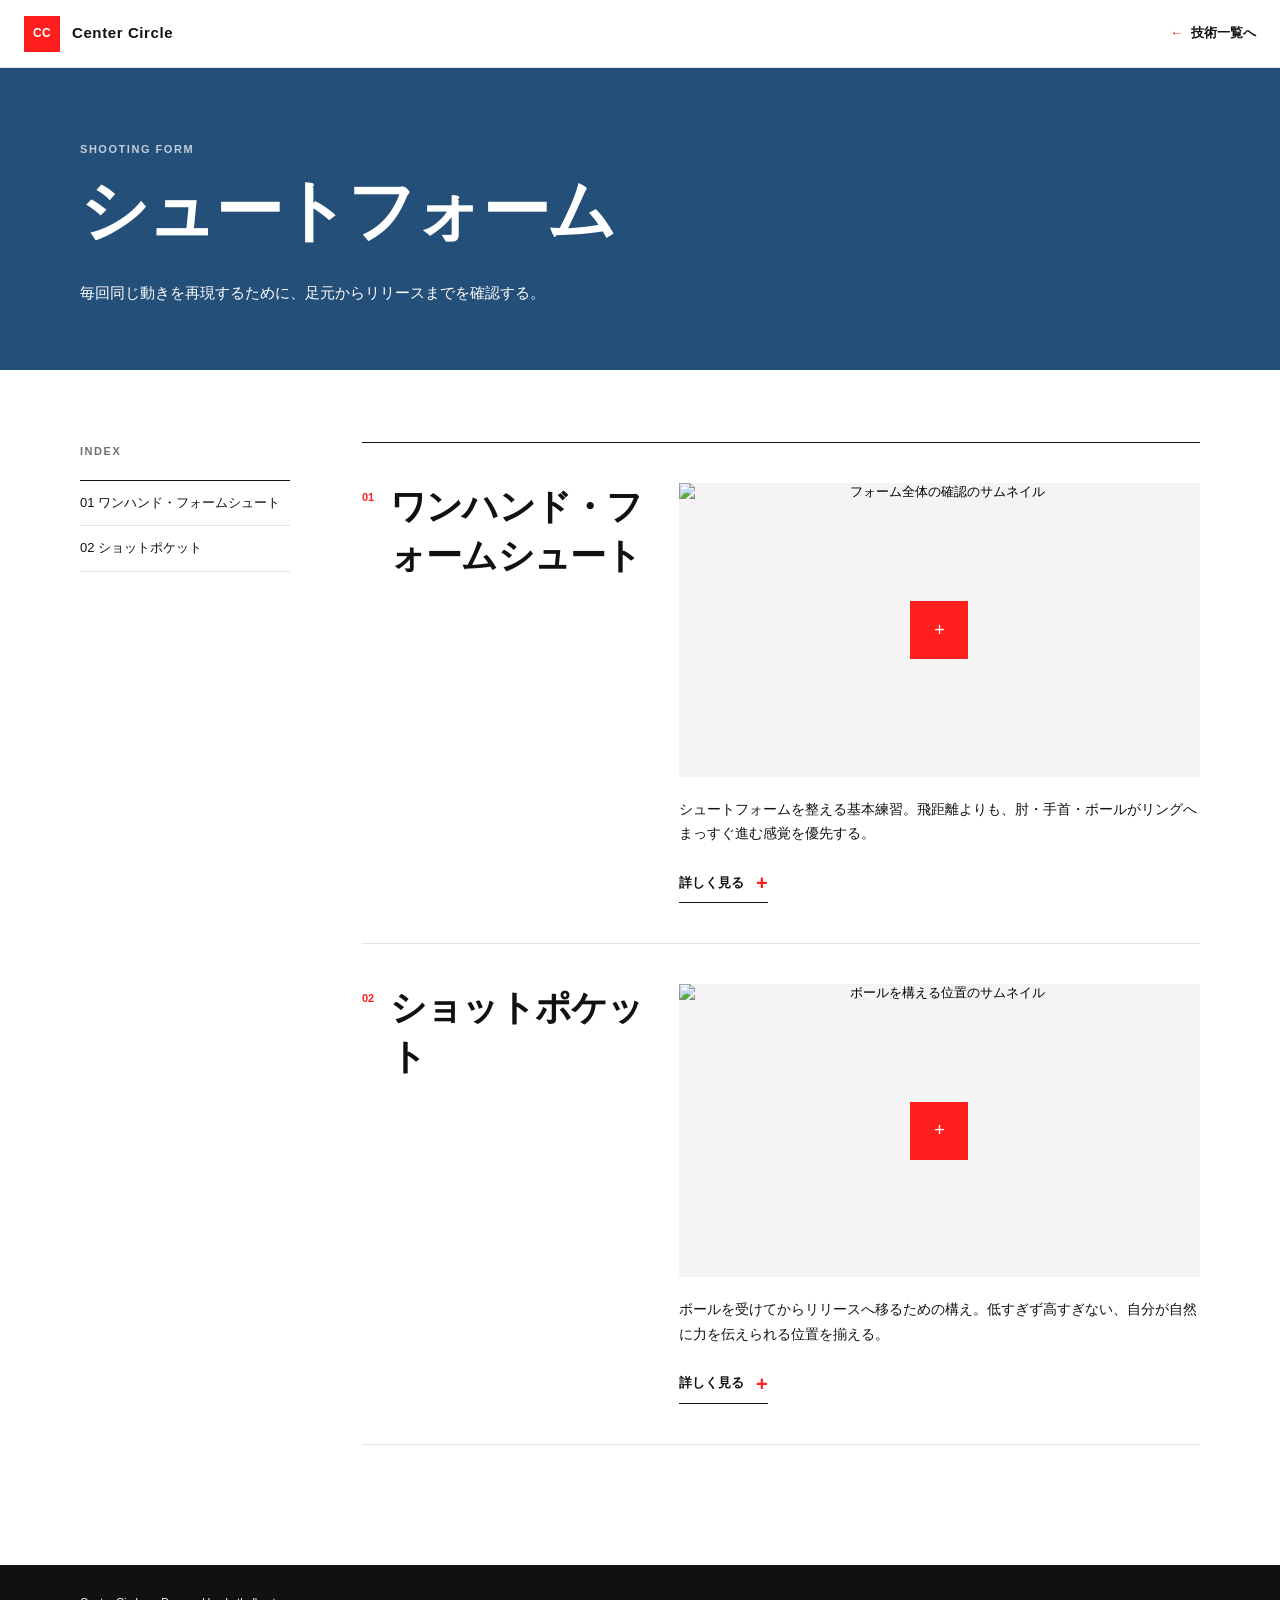
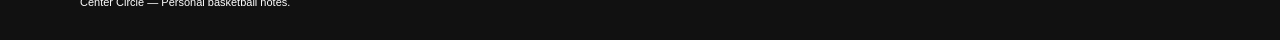
==== category.html @ 548b06e8 "first commit" ====
<!doctype html>
<html lang="ja">
  <head>
    <meta charset="UTF-8">
    <meta name="viewport" content="width=device-width, initial-scale=1.0">
    <meta name="description" content="Center Circle バスケットボール技術ノート">
    <title>Center Circle</title>
    <link rel="stylesheet" href="css/style.css">
    <script src="js/category.js" defer></script>
  </head>
  <body>
    <header class="site-header">
      <a class="site-logo" href="index.html" aria-label="Center Circle トップへ">
        <span class="site-logo__mark">CC</span>
        <span>Center Circle</span>
      </a>
      <a class="back-link" href="index.html">技術一覧へ</a>
    </header>

    <main>
      <header class="category-hero">
        <div class="page-width">
          <p id="category-label" class="eyebrow">CATEGORY</p>
          <h1 id="category-title">読み込み中</h1>
          <p id="category-description" class="category-hero__text"></p>
        </div>
      </header>

      <div class="page-width content-layout">
        <nav class="skill-index" aria-labelledby="skill-index-title">
          <p id="skill-index-title" class="eyebrow">INDEX</p>
          <ol id="skill-index-list"></ol>
        </nav>

        <section id="skill-list" class="skill-list" aria-live="polite">
          <p class="loading-message">技術を読み込んでいます。</p>
        </section>
      </div>
    </main>

    <footer class="site-footer">
      <div class="page-width">
        <p>Center Circle — Personal basketball notes.</p>
      </div>
    </footer>
  </body>
</html>
---- css/style.css ----
:root {
  --red: #ff1f1f;
  --black: #111111;
  --white: #ffffff;
  --gray-050: #fafafa;
  --gray-100: #f4f4f4;
  --gray-200: #e5e5e5;
  --gray-500: #707070;
  --blue: #244f78;
  --page-width: 1120px;
}

* {
  box-sizing: border-box;
}

html {
  scroll-behavior: smooth;
}

body {
  margin: 0;
  color: var(--black);
  background: var(--white);
  font-family: -apple-system, BlinkMacSystemFont, "Helvetica Neue", "Yu Gothic", YuGothic, sans-serif;
  line-height: 1.75;
}

a {
  color: inherit;
}

button,
a {
  -webkit-tap-highlight-color: transparent;
}

img {
  display: block;
  max-width: 100%;
}

.page-width {
  width: min(calc(100% - 48px), var(--page-width));
  margin-inline: auto;
}

.site-header {
  display: flex;
  min-height: 68px;
  align-items: center;
  justify-content: space-between;
  padding: 0 24px;
  border-bottom: 1px solid var(--gray-200);
  background: var(--white);
}

.site-logo {
  display: inline-flex;
  align-items: center;
  gap: 12px;
  color: var(--black);
  font-size: 15px;
  font-weight: 700;
  letter-spacing: 0.04em;
  text-decoration: none;
}

.site-logo__mark {
  display: grid;
  width: 36px;
  height: 36px;
  place-items: center;
  color: var(--white);
  background: var(--red);
  font-size: 12px;
  letter-spacing: 0.02em;
}

.back-link {
  font-size: 13px;
  font-weight: 700;
  text-decoration: none;
}

.back-link::before {
  content: "←";
  margin-right: 8px;
  color: var(--red);
}

.hero,
.category-hero {
  color: var(--white);
  background: var(--blue);
}

.hero {
  padding: 112px 0 104px;
}

.hero h1,
.category-hero h1 {
  max-width: 820px;
  margin: 10px 0 0;
  font-size: clamp(38px, 6vw, 72px);
  line-height: 1.22;
  letter-spacing: -0.04em;
}

.hero__text,
.category-hero__text {
  max-width: 640px;
  margin: 28px 0 0;
  font-size: 15px;
}

.eyebrow {
  margin: 0;
  color: var(--gray-500);
  font-size: 11px;
  font-weight: 700;
  letter-spacing: 0.14em;
}

.hero .eyebrow,
.category-hero .eyebrow {
  color: rgb(255 255 255 / 72%);
}

.category-section {
  padding: 88px 0 120px;
}

.category-section h2 {
  margin: 8px 0 36px;
  font-size: clamp(30px, 4vw, 48px);
  line-height: 1.3;
}

.category-list {
  border-top: 1px solid var(--black);
}

.category-link {
  display: grid;
  grid-template-columns: 56px 1fr auto;
  gap: 24px;
  align-items: center;
  min-height: 124px;
  border-bottom: 1px solid var(--gray-200);
  text-decoration: none;
  transition: color 160ms ease, background-color 160ms ease;
}

.category-link:hover,
.category-link:focus-visible {
  color: var(--red);
  background: var(--gray-050);
}

.category-link__number {
  color: var(--gray-500);
  font-size: 12px;
}

.category-link__name {
  display: block;
  font-size: clamp(22px, 3vw, 34px);
  font-weight: 700;
  line-height: 1.35;
}

.category-link__description {
  display: block;
  margin-top: 6px;
  color: var(--gray-500);
  font-size: 13px;
}

.category-link__arrow {
  padding-right: 16px;
  font-size: 24px;
}

.category-hero {
  padding: 72px 0 64px;
}

.category-hero h1 {
  font-size: clamp(40px, 6vw, 68px);
}

.content-layout {
  display: grid;
  grid-template-columns: 210px minmax(0, 1fr);
  gap: 72px;
  padding-top: 72px;
  padding-bottom: 120px;
}

.skill-index {
  position: sticky;
  top: 32px;
  align-self: start;
}

.skill-index ol {
  margin: 18px 0 0;
  padding: 0;
  list-style: none;
  border-top: 1px solid var(--black);
}

.skill-index li {
  border-bottom: 1px solid var(--gray-200);
}

.skill-index a {
  display: block;
  padding: 11px 0;
  font-size: 13px;
  text-decoration: none;
}

.skill-index a:hover,
.skill-index a:focus-visible {
  color: var(--red);
}

.skill-list {
  border-top: 1px solid var(--black);
}

.skill {
  scroll-margin-top: 24px;
  border-bottom: 1px solid var(--gray-200);
}

.skill__summary {
  display: grid;
  grid-template-columns: minmax(220px, 34%) 1fr;
  gap: 32px;
  padding: 40px 0;
}

.skill__heading-group {
  display: flex;
  align-items: flex-start;
  gap: 16px;
}

.skill__number {
  flex: 0 0 auto;
  padding-top: 5px;
  color: var(--red);
  font-size: 11px;
  font-weight: 700;
}

.skill h2 {
  margin: 0;
  font-size: clamp(25px, 3vw, 36px);
  line-height: 1.35;
  letter-spacing: -0.025em;
}

.skill__preview {
  min-width: 0;
}

.skill__thumbnail-button,
.video-button {
  position: relative;
  display: block;
  width: 100%;
  padding: 0;
  overflow: hidden;
  border: 0;
  border-radius: 0;
  background: var(--gray-100);
  cursor: pointer;
}

.skill__thumbnail-button {
  aspect-ratio: 16 / 9;
}

.skill__thumbnail-button img,
.video-button img {
  width: 100%;
  height: 100%;
  object-fit: cover;
  transition: transform 220ms ease, filter 220ms ease;
}

.skill__thumbnail-button:hover img,
.video-button:hover img {
  filter: brightness(0.82);
  transform: scale(1.015);
}

.play-mark {
  position: absolute;
  inset: 50% auto auto 50%;
  display: grid;
  width: 58px;
  height: 58px;
  place-items: center;
  color: var(--white);
  background: var(--red);
  transform: translate(-50%, -50%);
  font-size: 18px;
}

.skill__memo-preview {
  margin: 20px 0 0;
  font-size: 14px;
}

.skill__toggle {
  display: inline-flex;
  align-items: center;
  gap: 12px;
  margin-top: 18px;
  padding: 8px 0;
  border: 0;
  border-bottom: 1px solid var(--black);
  color: var(--black);
  background: transparent;
  font: inherit;
  font-size: 13px;
  font-weight: 700;
  cursor: pointer;
}

.skill__toggle::after {
  content: "+";
  color: var(--red);
  font-size: 20px;
  line-height: 1;
}

.skill__toggle[aria-expanded="true"]::after {
  content: "−";
}

.skill__details[hidden] {
  display: none;
}

.skill__details {
  padding: 0 0 56px calc(34% + 32px);
}

.detail-section + .detail-section {
  margin-top: 52px;
}

.detail-section h3 {
  margin: 0 0 20px;
  padding-bottom: 10px;
  border-bottom: 1px solid var(--black);
  font-size: 17px;
}

.video-list {
  display: grid;
  grid-template-columns: repeat(2, minmax(0, 1fr));
  gap: 28px 16px;
}

.video-item h4,
.practice-item h4 {
  margin: 10px 0 0;
  font-size: 14px;
}

.video-frame {
  width: 100%;
  aspect-ratio: 16 / 9;
  border: 0;
}

.practice-list {
  margin: 0;
  padding: 0;
  list-style: none;
  counter-reset: practice;
}

.practice-item {
  display: grid;
  grid-template-columns: 42px 1fr;
  gap: 16px;
  padding: 22px 0;
  border-bottom: 1px solid var(--gray-200);
  counter-increment: practice;
}

.practice-item::before {
  content: counter(practice, decimal-leading-zero);
  color: var(--red);
  font-size: 12px;
  font-weight: 700;
}

.practice-item:first-child {
  padding-top: 0;
}

.practice-item p {
  margin: 8px 0 0;
  color: var(--gray-500);
  font-size: 14px;
}

.practice-video {
  max-width: 440px;
  margin-top: 18px;
}

.memo-list {
  margin: 0;
}

.memo-row {
  display: grid;
  grid-template-columns: 140px 1fr;
  gap: 24px;
  padding: 15px 0;
  border-bottom: 1px solid var(--gray-200);
}

.memo-row dt {
  font-size: 12px;
  font-weight: 700;
}

.memo-row dd {
  margin: 0;
  font-size: 14px;
}

.loading-message,
.error-message {
  padding: 32px 0;
  color: var(--gray-500);
  font-size: 14px;
}

.error-message {
  color: var(--red);
}

.site-footer {
  padding: 28px 0;
  color: var(--white);
  background: var(--black);
  font-size: 11px;
}

.site-footer p {
  margin: 0;
}

@media (max-width: 760px) {
  .page-width {
    width: min(calc(100% - 32px), var(--page-width));
  }

  .site-header {
    min-height: 60px;
    padding-inline: 16px;
  }

  .hero {
    padding: 72px 0 68px;
  }

  .hero__text {
    margin-top: 22px;
  }

  .category-section {
    padding: 64px 0 88px;
  }

  .category-link {
    grid-template-columns: 32px 1fr auto;
    gap: 10px;
    min-height: 108px;
  }

  .category-link__description {
    padding-right: 8px;
  }

  .category-link__arrow {
    padding-right: 4px;
  }

  .category-hero {
    padding: 56px 0 48px;
  }

  .content-layout {
    display: block;
    padding-top: 44px;
    padding-bottom: 80px;
  }

  .skill-index {
    position: static;
    margin-bottom: 56px;
  }

  .skill-index ol {
    display: grid;
    grid-template-columns: repeat(2, minmax(0, 1fr));
    column-gap: 16px;
  }

  .skill__summary {
    display: block;
    padding: 32px 0 40px;
  }

  .skill__preview {
    margin-top: 24px;
  }

  .skill__details {
    padding: 0 0 48px;
  }

  .video-list {
    grid-template-columns: 1fr;
  }

  .memo-row {
    grid-template-columns: 1fr;
    gap: 4px;
  }
}

@media (prefers-reduced-motion: reduce) {
  html {
    scroll-behavior: auto;
  }

  *,
  *::before,
  *::after {
    transition-duration: 0.01ms !important;
  }
}
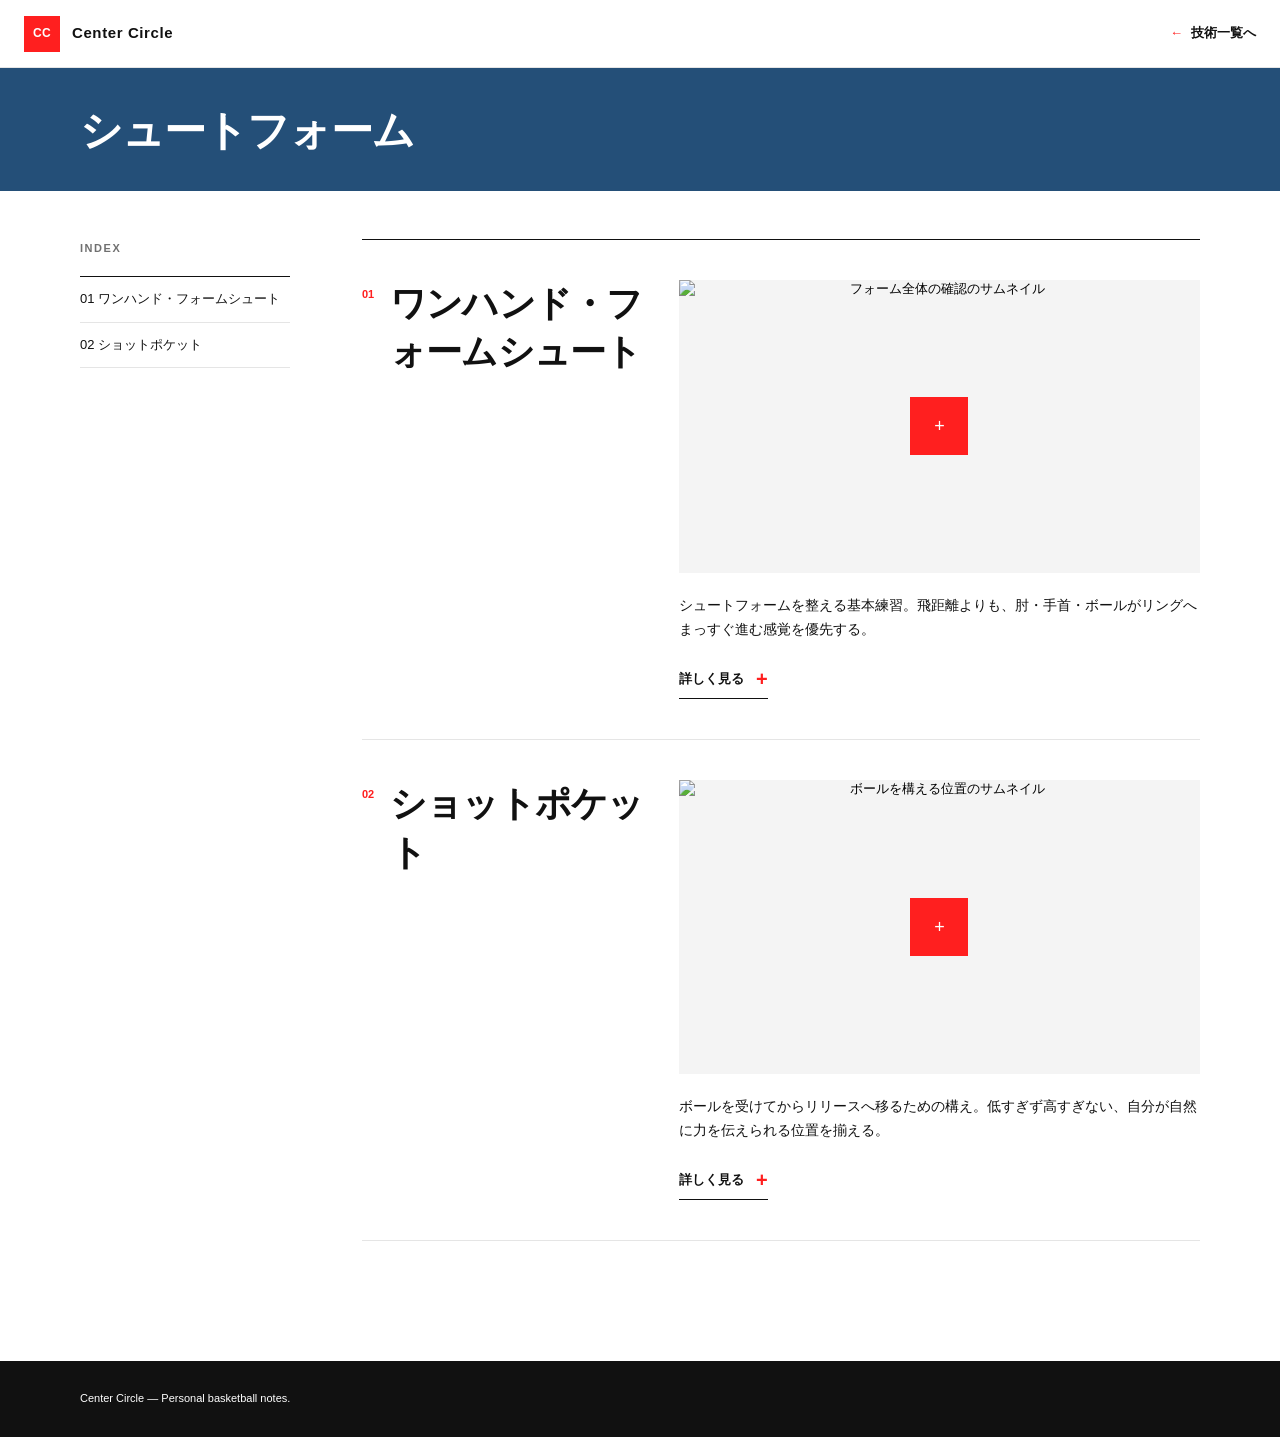
==== commit fb273100: "デザインもシンプルにした。" ====
--- a/category.html
+++ b/category.html
@@ -20,9 +20,7 @@
     <main>
       <header class="category-hero">
         <div class="page-width">
-          <p id="category-label" class="eyebrow">CATEGORY</p>
           <h1 id="category-title">読み込み中</h1>
-          <p id="category-description" class="category-hero__text"></p>
         </div>
       </header>
 
--- a/css/style.css
+++ b/css/style.css
@@ -89,30 +89,18 @@
   color: var(--red);
 }
 
-.hero,
 .category-hero {
+  padding: 36px 0 32px;
   color: var(--white);
   background: var(--blue);
 }
 
-.hero {
-  padding: 112px 0 104px;
-}
-
-.hero h1,
 .category-hero h1 {
   max-width: 820px;
-  margin: 10px 0 0;
-  font-size: clamp(38px, 6vw, 72px);
-  line-height: 1.22;
-  letter-spacing: -0.04em;
-}
-
-.hero__text,
-.category-hero__text {
-  max-width: 640px;
-  margin: 28px 0 0;
-  font-size: 15px;
+  margin: 0;
+  font-size: clamp(28px, 4vw, 42px);
+  line-height: 1.3;
+  letter-spacing: -0.025em;
 }
 
 .eyebrow {
@@ -123,22 +111,12 @@
   letter-spacing: 0.14em;
 }
 
-.hero .eyebrow,
-.category-hero .eyebrow {
-  color: rgb(255 255 255 / 72%);
-}
-
 .category-section {
-  padding: 88px 0 120px;
-}
-
-.category-section h2 {
-  margin: 8px 0 36px;
-  font-size: clamp(30px, 4vw, 48px);
-  line-height: 1.3;
+  padding: 32px 0 88px;
 }
 
 .category-list {
+  margin-top: 16px;
   border-top: 1px solid var(--black);
 }
 
@@ -183,19 +161,11 @@
   font-size: 24px;
 }
 
-.category-hero {
-  padding: 72px 0 64px;
-}
-
-.category-hero h1 {
-  font-size: clamp(40px, 6vw, 68px);
-}
-
 .content-layout {
   display: grid;
   grid-template-columns: 210px minmax(0, 1fr);
   gap: 72px;
-  padding-top: 72px;
+  padding-top: 48px;
   padding-bottom: 120px;
 }
 
@@ -474,16 +444,8 @@
     padding-inline: 16px;
   }
 
-  .hero {
-    padding: 72px 0 68px;
-  }
-
-  .hero__text {
-    margin-top: 22px;
-  }
-
   .category-section {
-    padding: 64px 0 88px;
+    padding: 24px 0 64px;
   }
 
   .category-link {
@@ -501,12 +463,12 @@
   }
 
   .category-hero {
-    padding: 56px 0 48px;
+    padding: 28px 0 24px;
   }
 
   .content-layout {
     display: block;
-    padding-top: 44px;
+    padding-top: 32px;
     padding-bottom: 80px;
   }
 
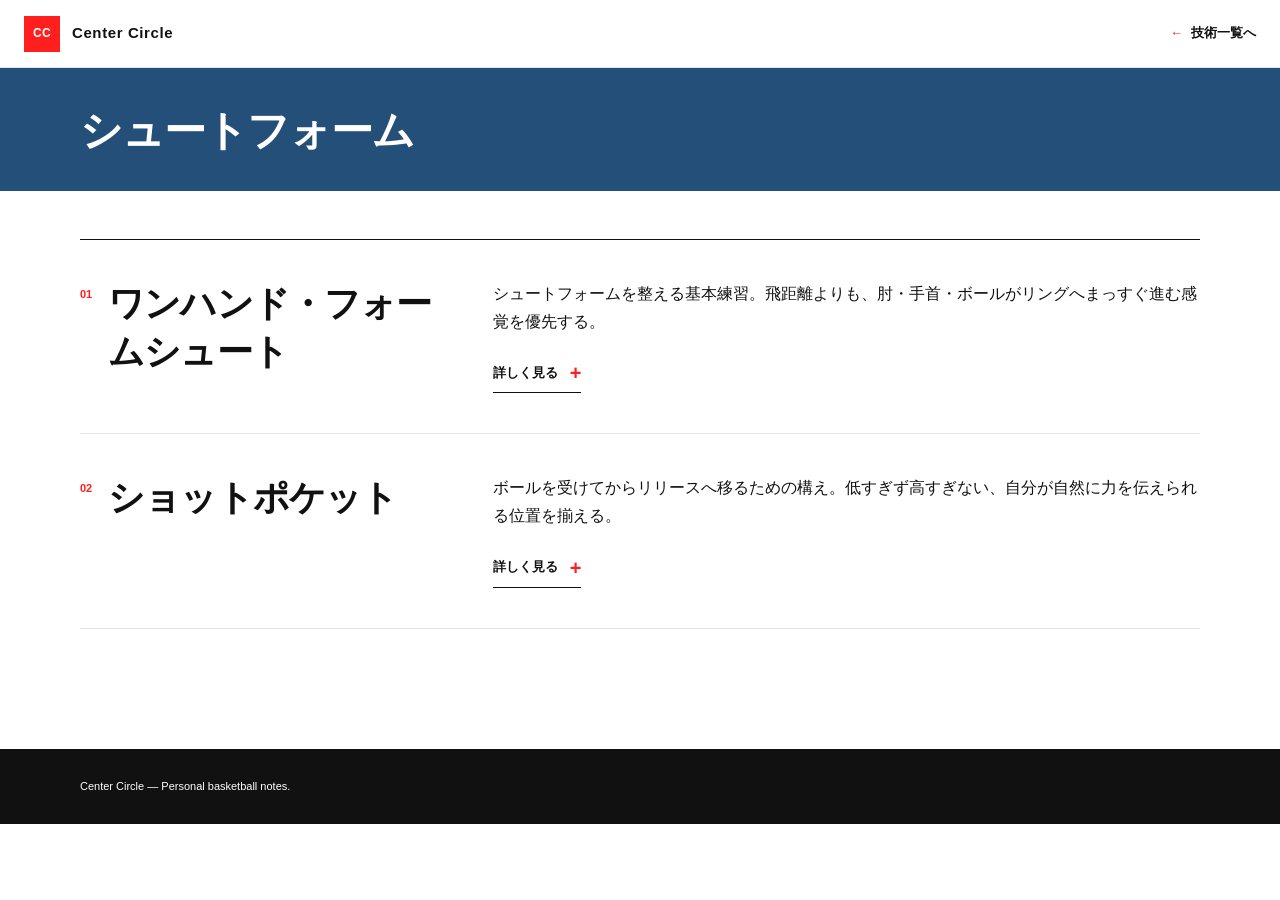
==== commit 8dfee393: "デザイン調整。 フィニッシュのデータを追加" ====
--- a/category.html
+++ b/category.html
@@ -25,11 +25,6 @@
       </header>
 
       <div class="page-width content-layout">
-        <nav class="skill-index" aria-labelledby="skill-index-title">
-          <p id="skill-index-title" class="eyebrow">INDEX</p>
-          <ol id="skill-index-list"></ol>
-        </nav>
-
         <section id="skill-list" class="skill-list" aria-live="polite">
           <p class="loading-message">技術を読み込んでいます。</p>
         </section>
--- a/css/style.css
+++ b/css/style.css
@@ -149,53 +149,14 @@
   line-height: 1.35;
 }
 
-.category-link__description {
-  display: block;
-  margin-top: 6px;
-  color: var(--gray-500);
-  font-size: 13px;
-}
-
 .category-link__arrow {
   padding-right: 16px;
   font-size: 24px;
 }
 
 .content-layout {
-  display: grid;
-  grid-template-columns: 210px minmax(0, 1fr);
-  gap: 72px;
   padding-top: 48px;
   padding-bottom: 120px;
-}
-
-.skill-index {
-  position: sticky;
-  top: 32px;
-  align-self: start;
-}
-
-.skill-index ol {
-  margin: 18px 0 0;
-  padding: 0;
-  list-style: none;
-  border-top: 1px solid var(--black);
-}
-
-.skill-index li {
-  border-bottom: 1px solid var(--gray-200);
-}
-
-.skill-index a {
-  display: block;
-  padding: 11px 0;
-  font-size: 13px;
-  text-decoration: none;
-}
-
-.skill-index a:hover,
-.skill-index a:focus-visible {
-  color: var(--red);
 }
 
 .skill-list {
@@ -239,7 +200,6 @@
   min-width: 0;
 }
 
-.skill__thumbnail-button,
 .video-button {
   position: relative;
   display: block;
@@ -252,11 +212,6 @@
   cursor: pointer;
 }
 
-.skill__thumbnail-button {
-  aspect-ratio: 16 / 9;
-}
-
-.skill__thumbnail-button img,
 .video-button img {
   width: 100%;
   height: 100%;
@@ -264,7 +219,6 @@
   transition: transform 220ms ease, filter 220ms ease;
 }
 
-.skill__thumbnail-button:hover img,
 .video-button:hover img {
   filter: brightness(0.82);
   transform: scale(1.015);
@@ -284,8 +238,8 @@
 }
 
 .skill__memo-preview {
-  margin: 20px 0 0;
-  font-size: 14px;
+  margin: 0;
+  font-size: 16px;
 }
 
 .skill__toggle {
@@ -454,10 +408,6 @@
     min-height: 108px;
   }
 
-  .category-link__description {
-    padding-right: 8px;
-  }
-
   .category-link__arrow {
     padding-right: 4px;
   }
@@ -467,20 +417,8 @@
   }
 
   .content-layout {
-    display: block;
     padding-top: 32px;
     padding-bottom: 80px;
-  }
-
-  .skill-index {
-    position: static;
-    margin-bottom: 56px;
-  }
-
-  .skill-index ol {
-    display: grid;
-    grid-template-columns: repeat(2, minmax(0, 1fr));
-    column-gap: 16px;
   }
 
   .skill__summary {
